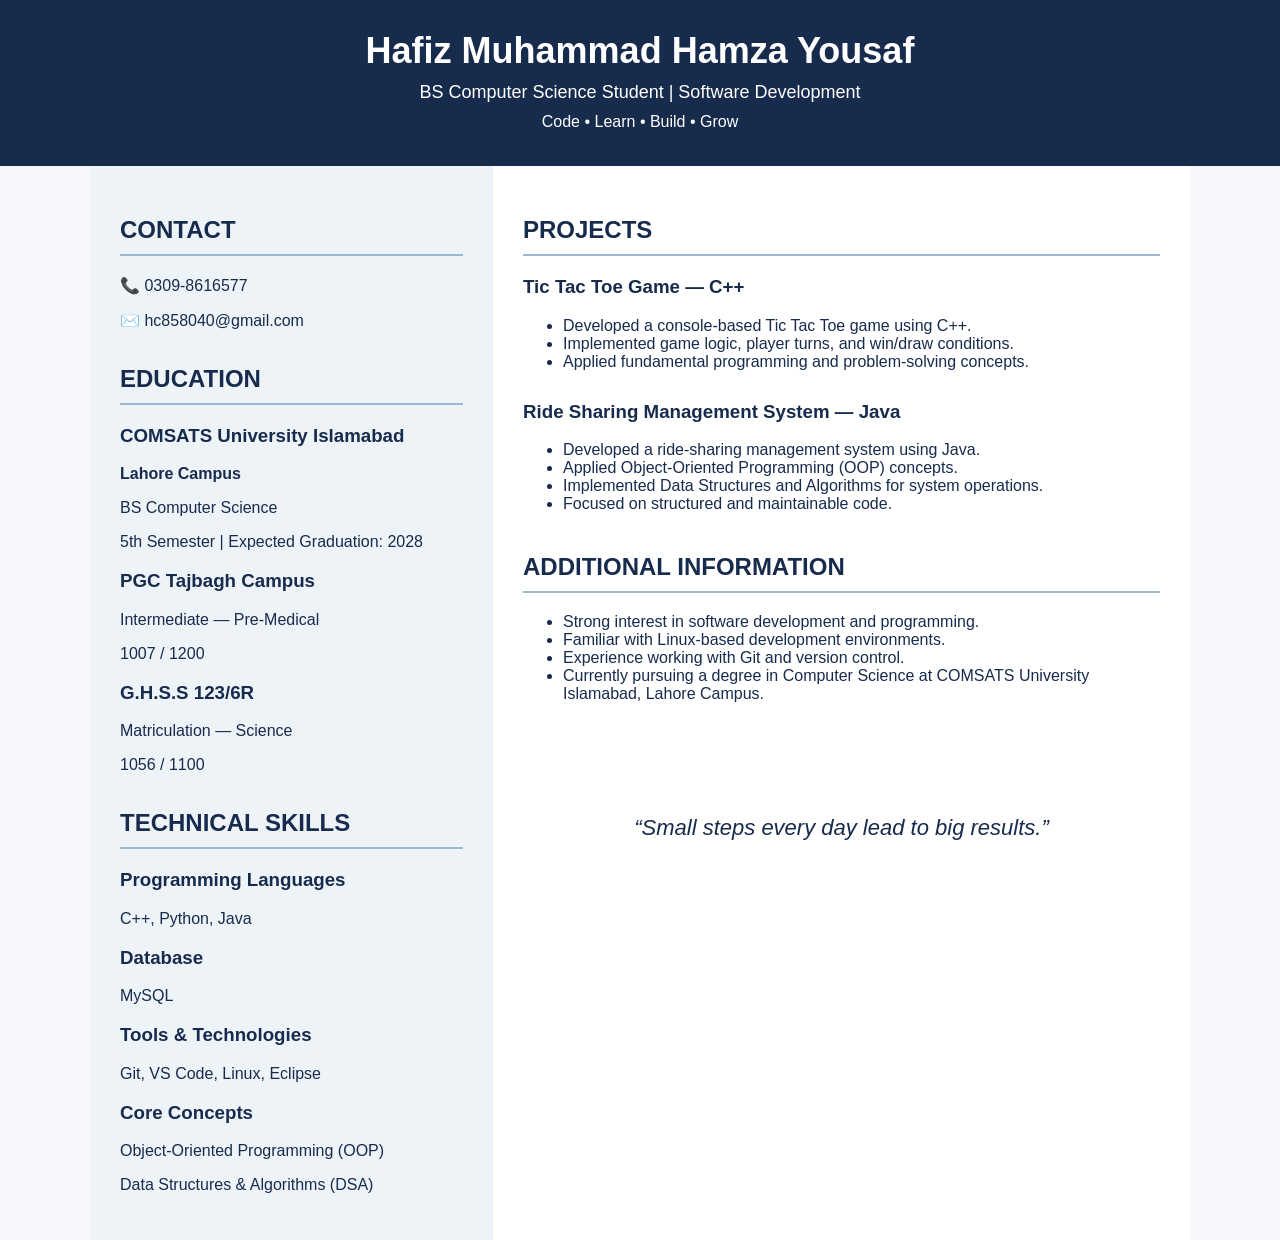
==== CV.html @ 39453a9e "First commit" ====
<!DOCTYPE html>
<html lang="en">
<head>
  <meta charset="UTF-8">
  <title>CV</title>
  <div style="background-color: #172b4d; color: white; padding: 30px; text-align: center;">
    <h1 style="margin: 0; font-size: 36px;">Hafiz Muhammad Hamza Yousaf</h1>
    <p style="font-size: 18px; margin: 10px 0;">
      BS Computer Science Student | Software Development
    </p>
    <p style="margin: 5px;">Code • Learn • Build • Grow</p>
  </div>
</head>


<body style="margin: 0; font-family: Arial, sans-serif; background-color: #f5f7fa; color: #172b4d;">

  <div style="display: flex; max-width: 1100px; margin: auto; background-color: white;">

    <div style="width: 35%; padding: 30px; background-color: #eef3f8;">

      <h2 style="border-bottom: 2px solid #9bb7d4; padding-bottom: 10px;">
        CONTACT
      </h2>

      <p>📞 0309-8616577</p>
      <p>✉️ hc858040@gmail.com</p>

      <h2 style="border-bottom: 2px solid #9bb7d4; padding-bottom: 10px; margin-top: 35px;">
        EDUCATION
      </h2>

      <h3>COMSATS University Islamabad</h3>
      <p><strong>Lahore Campus</strong></p>
      <p>BS Computer Science</p>
      <p>5th Semester | Expected Graduation: 2028</p>

      <h3>PGC Tajbagh Campus</h3>
      <p>Intermediate — Pre-Medical</p>
      <p>1007 / 1200</p>

      <h3>G.H.S.S 123/6R</h3>
      <p>Matriculation — Science</p>
      <p>1056 / 1100</p>

      <h2 style="border-bottom: 2px solid #9bb7d4; padding-bottom: 10px; margin-top: 35px;">
        TECHNICAL SKILLS
      </h2>

      <h3>Programming Languages</h3>
      <p>C++, Python, Java</p>

      <h3>Database</h3>
      <p>MySQL</p>

      <h3>Tools & Technologies</h3>
      <p>Git, VS Code, Linux, Eclipse</p>

      <h3>Core Concepts</h3>
      <p>Object-Oriented Programming (OOP)</p>
      <p>Data Structures & Algorithms (DSA)</p>

    </div>

    <div style="width: 65%; padding: 30px;">

      <h2 style="border-bottom: 2px solid #9bb7d4; padding-bottom: 10px;">
        PROJECTS
      </h2>

      <h3>Tic Tac Toe Game — C++</h3>
      <ul>
        <li>Developed a console-based Tic Tac Toe game using C++.</li>
        <li>Implemented game logic, player turns, and win/draw conditions.</li>
        <li>Applied fundamental programming and problem-solving concepts.</li>
      </ul>

      <h3 style="margin-top: 30px;">
        Ride Sharing Management System — Java
      </h3>
      <ul>
        <li>Developed a ride-sharing management system using Java.</li>
        <li>Applied Object-Oriented Programming (OOP) concepts.</li>
        <li>Implemented Data Structures and Algorithms for system operations.</li>
        <li>Focused on structured and maintainable code.</li>
      </ul>

      <h2 style="border-bottom: 2px solid #9bb7d4; padding-bottom: 10px; margin-top: 40px;">
        ADDITIONAL INFORMATION
      </h2>

      <ul>
        <li>Strong interest in software development and programming.</li>
        <li>Familiar with Linux-based development environments.</li>
        <li>Experience working with Git and version control.</li>
        <li>Currently pursuing a degree in Computer Science at COMSATS University Islamabad, Lahore Campus.</li>
      </ul>

      <div style="text-align: center; margin-top: 70px; padding: 20px;">
        <p style="font-size: 22px; font-style: italic;">
          “Small steps every day lead to big results.”
        </p>
      </div>

    </div>

  </div>

</body>


<!-- <body>
  <div>
    <h1 style="font-family: Arial, sans-serif; text-align: center;">Hafiz Muhammad Hama Yousaf</h1>
    <p style="font-family: Arial, sans-serif;">BS Computer Science Student | C++ | Java | Python</p>
    <p style="font-family: Arial, sans-serif;">📍 Lahore, Pakistan</p>
    <p style="font-family: Arial, sans-serif;">📞 0309-8616577</p>
    <p style="font-family: Arial, sans-serif;">✉️ hc858040@gmail.com</p>
    <p style="font-family: Arial, sans-serif;">💻 GitHub: hamzayousaf137</p>
  </div>
</body> -->
</html>
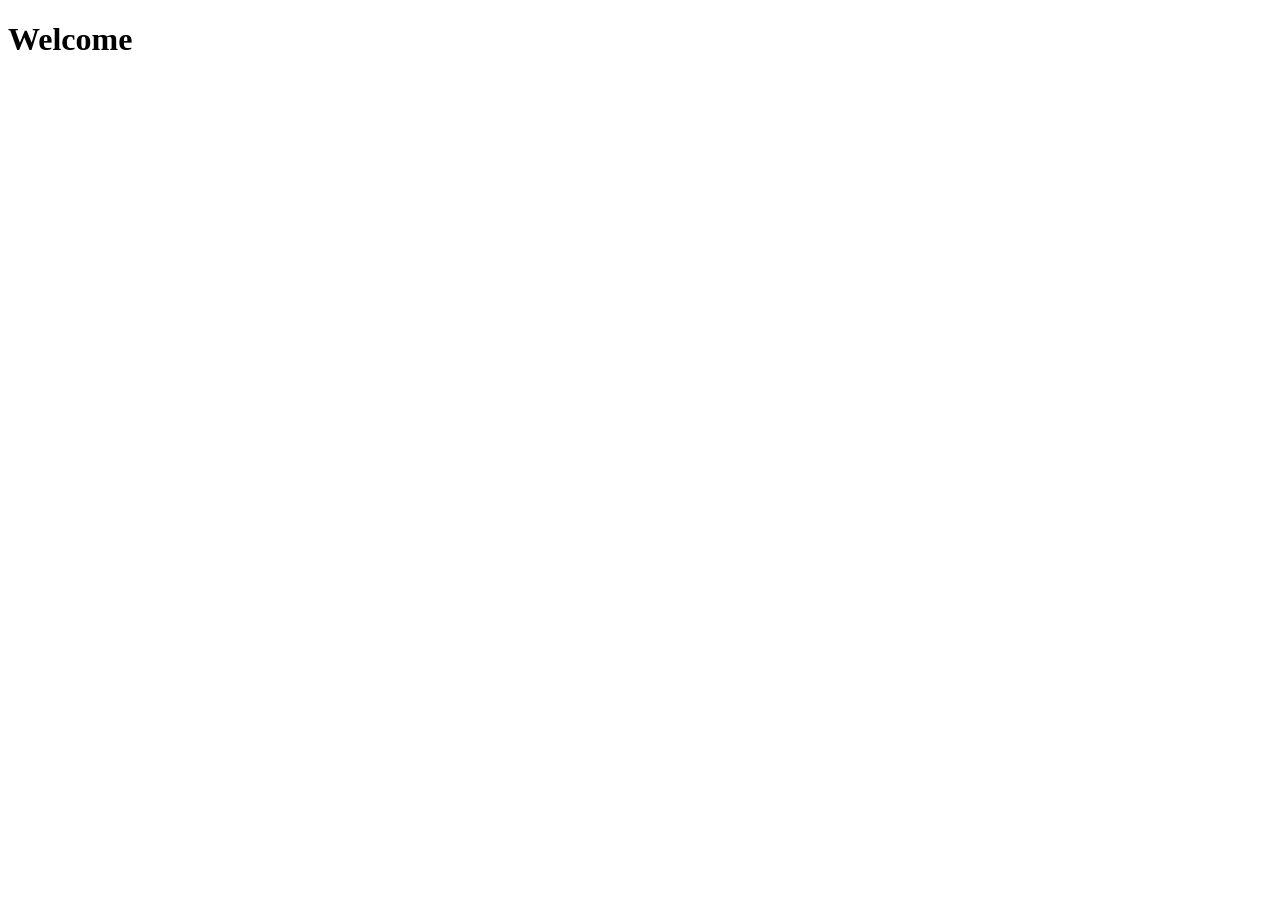
==== commit 47fadd5c: "my commit" ====
--- a/CV.html
+++ b/CV.html
@@ -1,123 +1,11 @@
 <!DOCTYPE html>
 <html lang="en">
 <head>
-  <meta charset="UTF-8">
-  <title>CV</title>
-  <div style="background-color: #172b4d; color: white; padding: 30px; text-align: center;">
-    <h1 style="margin: 0; font-size: 36px;">Hafiz Muhammad Hamza Yousaf</h1>
-    <p style="font-size: 18px; margin: 10px 0;">
-      BS Computer Science Student | Software Development
-    </p>
-    <p style="margin: 5px;">Code • Learn • Build • Grow</p>
-  </div>
+    <meta charset="UTF-8">
+    <meta name="viewport" content="width=device-width, initial-scale=1.0">
+    <title>Document</title>
 </head>
-
-
-<body style="margin: 0; font-family: Arial, sans-serif; background-color: #f5f7fa; color: #172b4d;">
-
-  <div style="display: flex; max-width: 1100px; margin: auto; background-color: white;">
-
-    <div style="width: 35%; padding: 30px; background-color: #eef3f8;">
-
-      <h2 style="border-bottom: 2px solid #9bb7d4; padding-bottom: 10px;">
-        CONTACT
-      </h2>
-
-      <p>📞 0309-8616577</p>
-      <p>✉️ hc858040@gmail.com</p>
-
-      <h2 style="border-bottom: 2px solid #9bb7d4; padding-bottom: 10px; margin-top: 35px;">
-        EDUCATION
-      </h2>
-
-      <h3>COMSATS University Islamabad</h3>
-      <p><strong>Lahore Campus</strong></p>
-      <p>BS Computer Science</p>
-      <p>5th Semester | Expected Graduation: 2028</p>
-
-      <h3>PGC Tajbagh Campus</h3>
-      <p>Intermediate — Pre-Medical</p>
-      <p>1007 / 1200</p>
-
-      <h3>G.H.S.S 123/6R</h3>
-      <p>Matriculation — Science</p>
-      <p>1056 / 1100</p>
-
-      <h2 style="border-bottom: 2px solid #9bb7d4; padding-bottom: 10px; margin-top: 35px;">
-        TECHNICAL SKILLS
-      </h2>
-
-      <h3>Programming Languages</h3>
-      <p>C++, Python, Java</p>
-
-      <h3>Database</h3>
-      <p>MySQL</p>
-
-      <h3>Tools & Technologies</h3>
-      <p>Git, VS Code, Linux, Eclipse</p>
-
-      <h3>Core Concepts</h3>
-      <p>Object-Oriented Programming (OOP)</p>
-      <p>Data Structures & Algorithms (DSA)</p>
-
-    </div>
-
-    <div style="width: 65%; padding: 30px;">
-
-      <h2 style="border-bottom: 2px solid #9bb7d4; padding-bottom: 10px;">
-        PROJECTS
-      </h2>
-
-      <h3>Tic Tac Toe Game — C++</h3>
-      <ul>
-        <li>Developed a console-based Tic Tac Toe game using C++.</li>
-        <li>Implemented game logic, player turns, and win/draw conditions.</li>
-        <li>Applied fundamental programming and problem-solving concepts.</li>
-      </ul>
-
-      <h3 style="margin-top: 30px;">
-        Ride Sharing Management System — Java
-      </h3>
-      <ul>
-        <li>Developed a ride-sharing management system using Java.</li>
-        <li>Applied Object-Oriented Programming (OOP) concepts.</li>
-        <li>Implemented Data Structures and Algorithms for system operations.</li>
-        <li>Focused on structured and maintainable code.</li>
-      </ul>
-
-      <h2 style="border-bottom: 2px solid #9bb7d4; padding-bottom: 10px; margin-top: 40px;">
-        ADDITIONAL INFORMATION
-      </h2>
-
-      <ul>
-        <li>Strong interest in software development and programming.</li>
-        <li>Familiar with Linux-based development environments.</li>
-        <li>Experience working with Git and version control.</li>
-        <li>Currently pursuing a degree in Computer Science at COMSATS University Islamabad, Lahore Campus.</li>
-      </ul>
-
-      <div style="text-align: center; margin-top: 70px; padding: 20px;">
-        <p style="font-size: 22px; font-style: italic;">
-          “Small steps every day lead to big results.”
-        </p>
-      </div>
-
-    </div>
-
-  </div>
-
+<body>
+    <h1>Welcome</h1>
 </body>
-
-
-<!-- <body>
-  <div>
-    <h1 style="font-family: Arial, sans-serif; text-align: center;">Hafiz Muhammad Hama Yousaf</h1>
-    <p style="font-family: Arial, sans-serif;">BS Computer Science Student | C++ | Java | Python</p>
-    <p style="font-family: Arial, sans-serif;">📍 Lahore, Pakistan</p>
-    <p style="font-family: Arial, sans-serif;">📞 0309-8616577</p>
-    <p style="font-family: Arial, sans-serif;">✉️ hc858040@gmail.com</p>
-    <p style="font-family: Arial, sans-serif;">💻 GitHub: hamzayousaf137</p>
-  </div>
-</body> -->
-</html>
-
+</html>
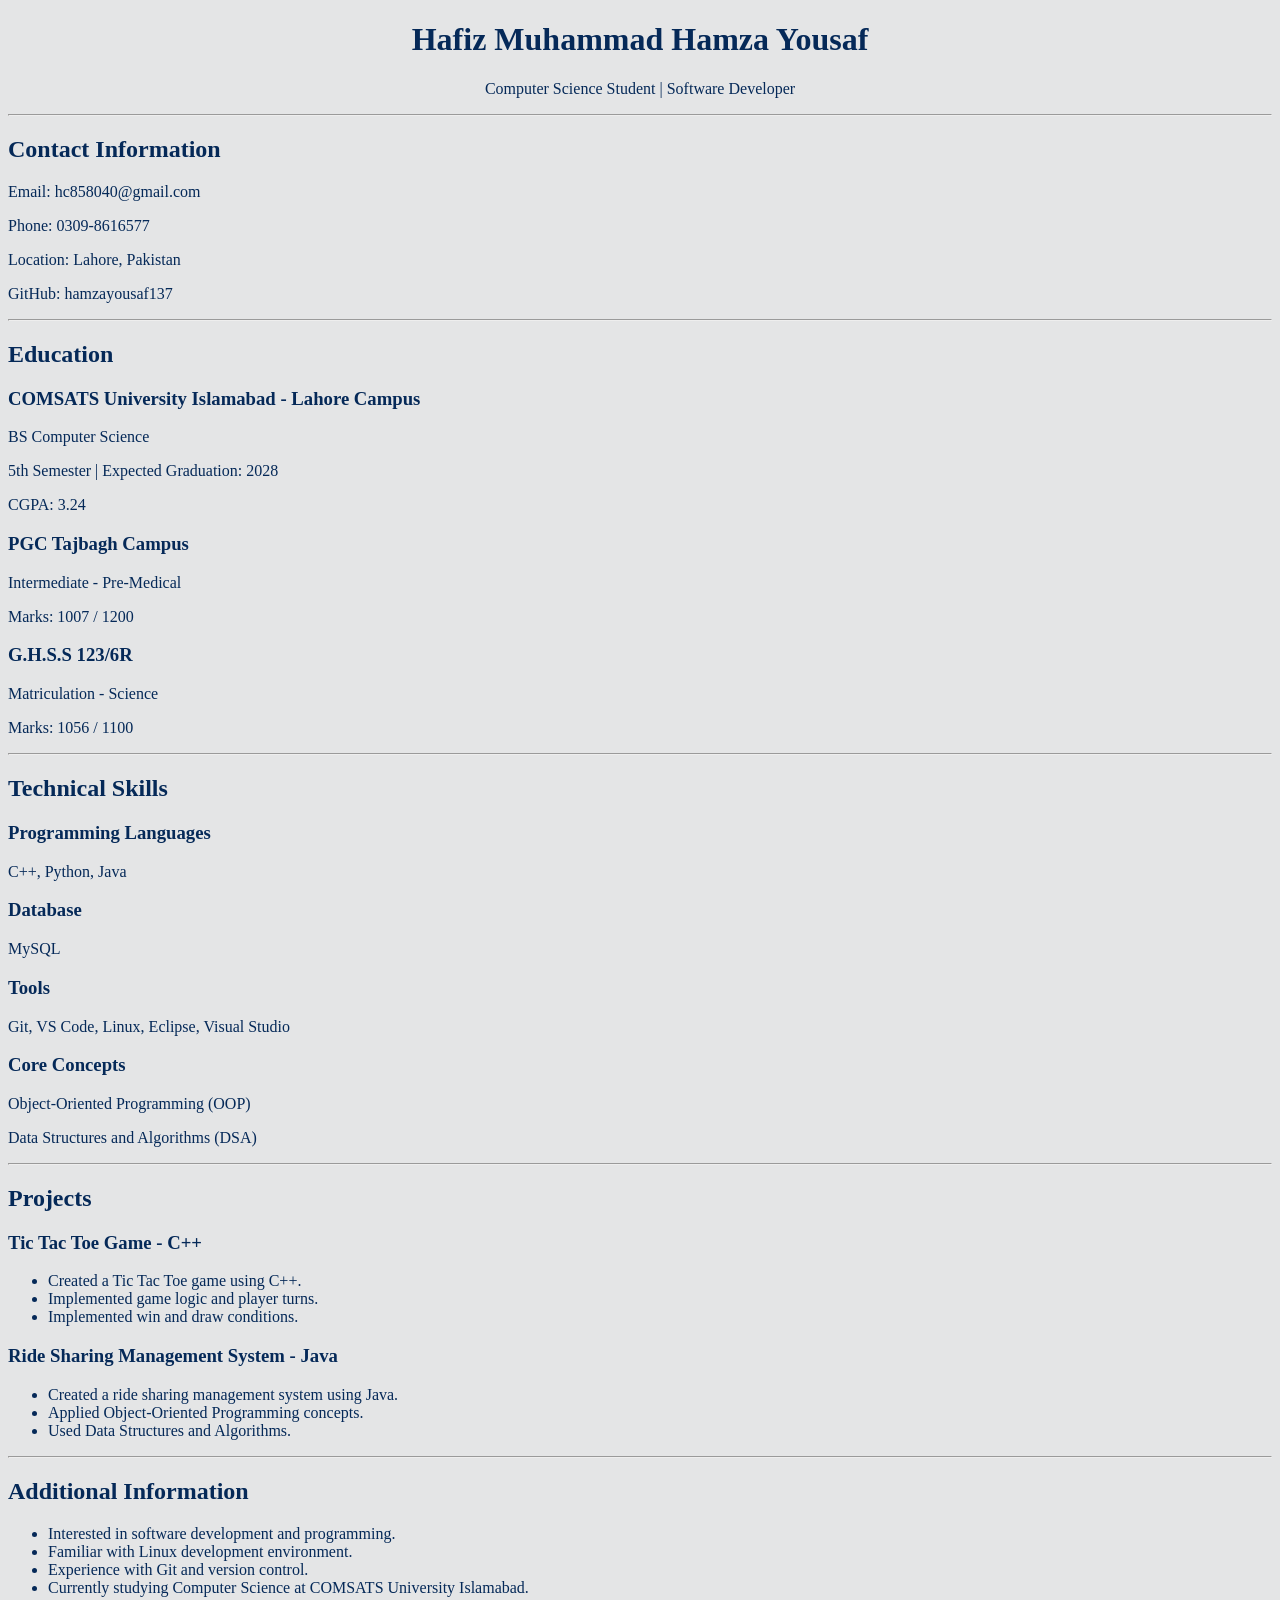
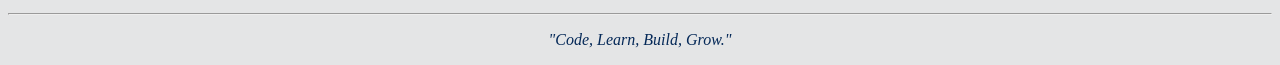
==== commit 7ab98640: "Commiting CV" ====
--- a/CV.html
+++ b/CV.html
@@ -1,11 +1,96 @@
 <!DOCTYPE html>
 <html lang="en">
+
 <head>
     <meta charset="UTF-8">
     <meta name="viewport" content="width=device-width, initial-scale=1.0">
-    <title>Document</title>
+    <title>CV</title>
+    <link rel="stylesheet" href="CV.css">
 </head>
-<body>
-    <h1>Welcome</h1>
+
+
+<body class="body">
+
+    <header class="header">
+        <h1>Hafiz Muhammad Hamza Yousaf</h1>
+        <p>Computer Science Student | Software Developer</p>
+    </header>
+    <hr>
+    <div>
+        <h2>Contact Information</h2>
+
+        <p>Email: hc858040@gmail.com</p>
+        <p>Phone: 0309-8616577</p>
+        <p>Location: Lahore, Pakistan</p>
+        <p>GitHub: hamzayousaf137</p>
+    </div>
+    <hr>
+    <div>
+        <h2>Education</h2>
+
+        <h3>COMSATS University Islamabad - Lahore Campus</h3>
+        <p>BS Computer Science</p>
+        <p>5th Semester | Expected Graduation: 2028</p>
+        <p>CGPA: 3.24</p>
+
+        <h3>PGC Tajbagh Campus</h3>
+        <p>Intermediate - Pre-Medical</p>
+        <p>Marks: 1007 / 1200</p>
+
+        <h3>G.H.S.S 123/6R</h3>
+        <p>Matriculation - Science</p>
+        <p>Marks: 1056 / 1100</p>
+    </div>
+    <hr>
+    <div>
+        <h2>Technical Skills</h2>
+
+        <h3>Programming Languages</h3>
+        <p>C++, Python, Java</p>
+
+        <h3>Database</h3>
+        <p>MySQL</p>
+
+        <h3>Tools</h3>
+        <p>Git, VS Code, Linux, Eclipse, Visual Studio</p>
+
+        <h3>Core Concepts</h3>
+        <p>Object-Oriented Programming (OOP)</p>
+        <p>Data Structures and Algorithms (DSA)</p>
+    </div>
+    <hr>
+    <div>
+        <h2>Projects</h2>
+
+        <h3>Tic Tac Toe Game - C++</h3>
+        <ul>
+            <li>Created a Tic Tac Toe game using C++.</li>
+            <li>Implemented game logic and player turns.</li>
+            <li>Implemented win and draw conditions.</li>
+        </ul>
+
+        <h3>Ride Sharing Management System - Java</h3>
+        <ul>
+            <li>Created a ride sharing management system using Java.</li>
+            <li>Applied Object-Oriented Programming concepts.</li>
+            <li>Used Data Structures and Algorithms.</li>
+        </ul>
+    </div>
+    <hr>
+    <div>
+        <h2>Additional Information</h2>
+
+        <ul>
+            <li>Interested in software development and programming.</li>
+            <li>Familiar with Linux development environment.</li>
+            <li>Experience with Git and version control.</li>
+            <li>Currently studying Computer Science at COMSATS University Islamabad.</li>
+        </ul>
+    </div>
+    <hr>
+    <footer class="footer">
+        <p><i>"Code, Learn, Build, Grow."</i></p>
+    </footer>
 </body>
+
 </html>
--- a/CV.css
+++ b/CV.css
@@ -0,0 +1,12 @@
+.body{
+    background-color: rgb(228, 229, 230); color: rgb(5, 41, 88);
+  
+}
+.footer{
+    background-color: rgb(228, 229, 230); color: rgb(5, 41, 88);
+    text-align: center;
+}
+.header{
+    background-color: rgb(228, 229, 230); color: rgb(5, 41, 88);
+    text-align: center;
+}
